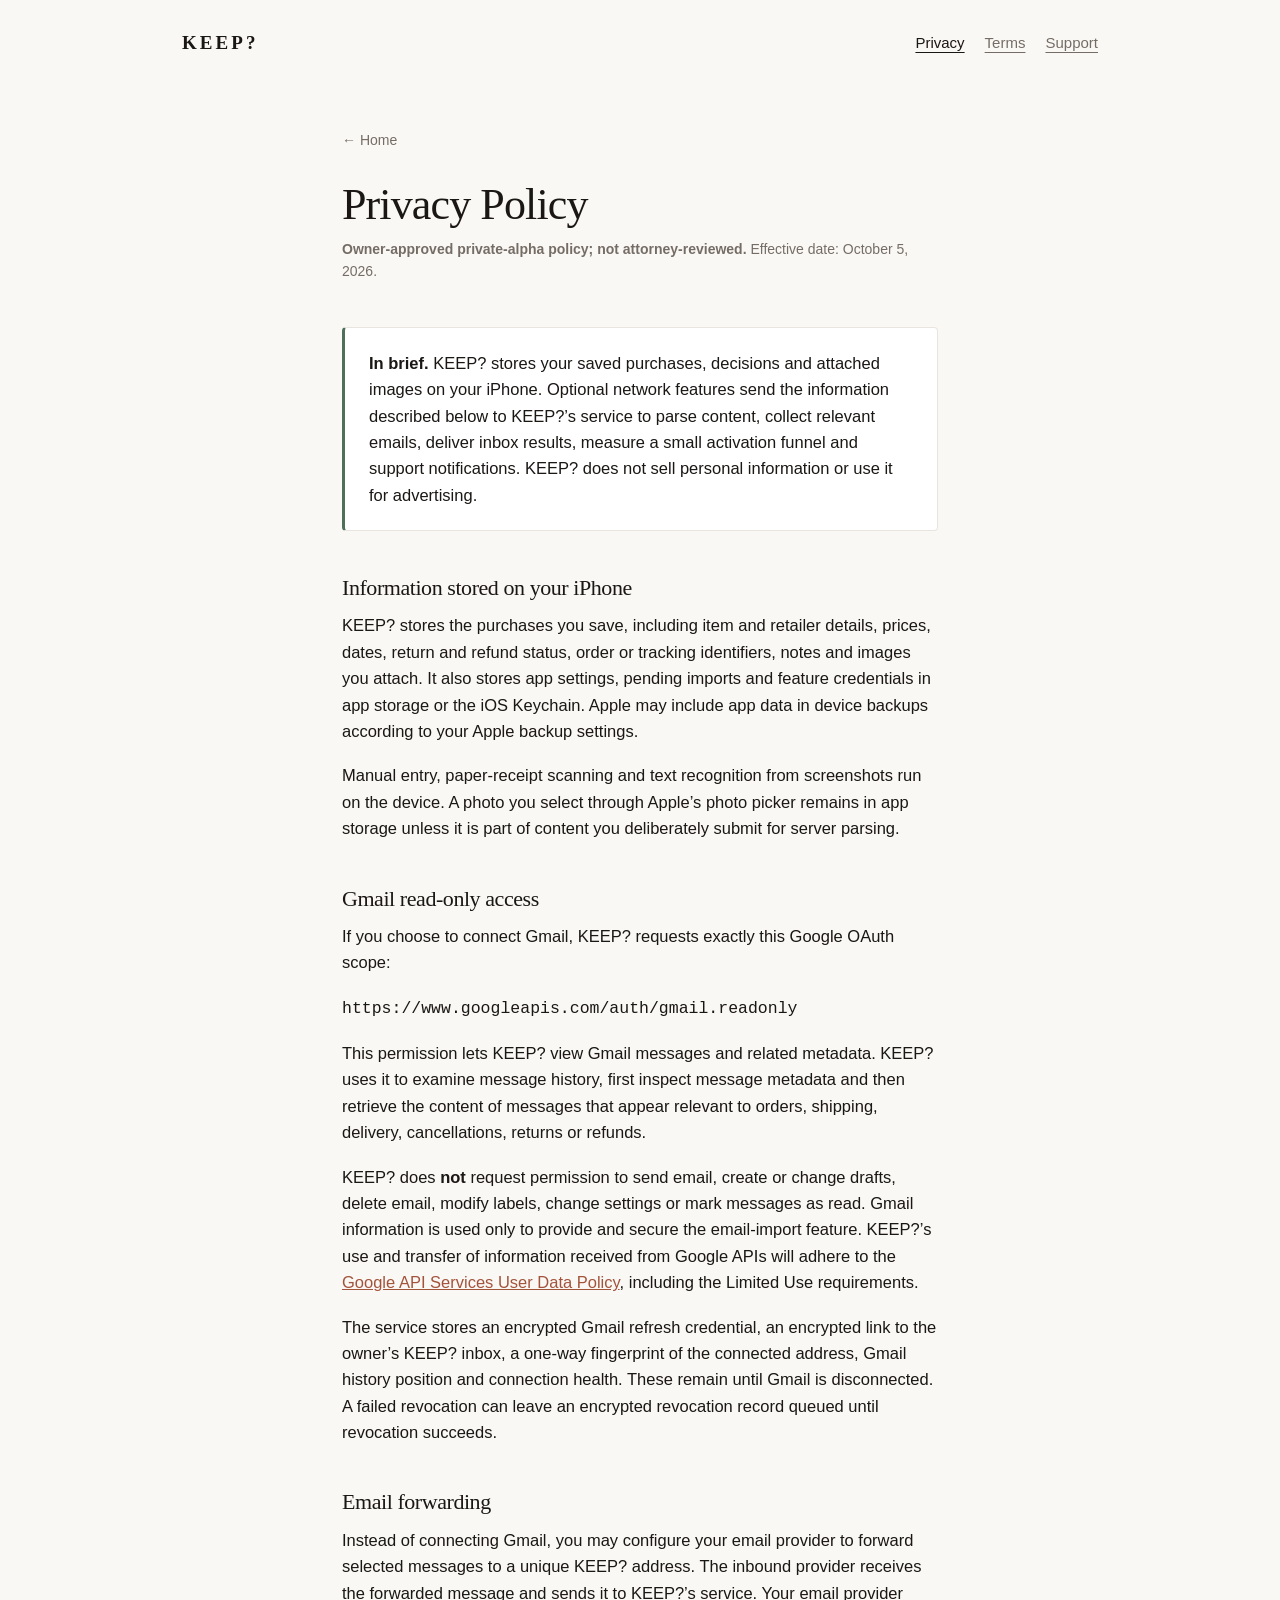
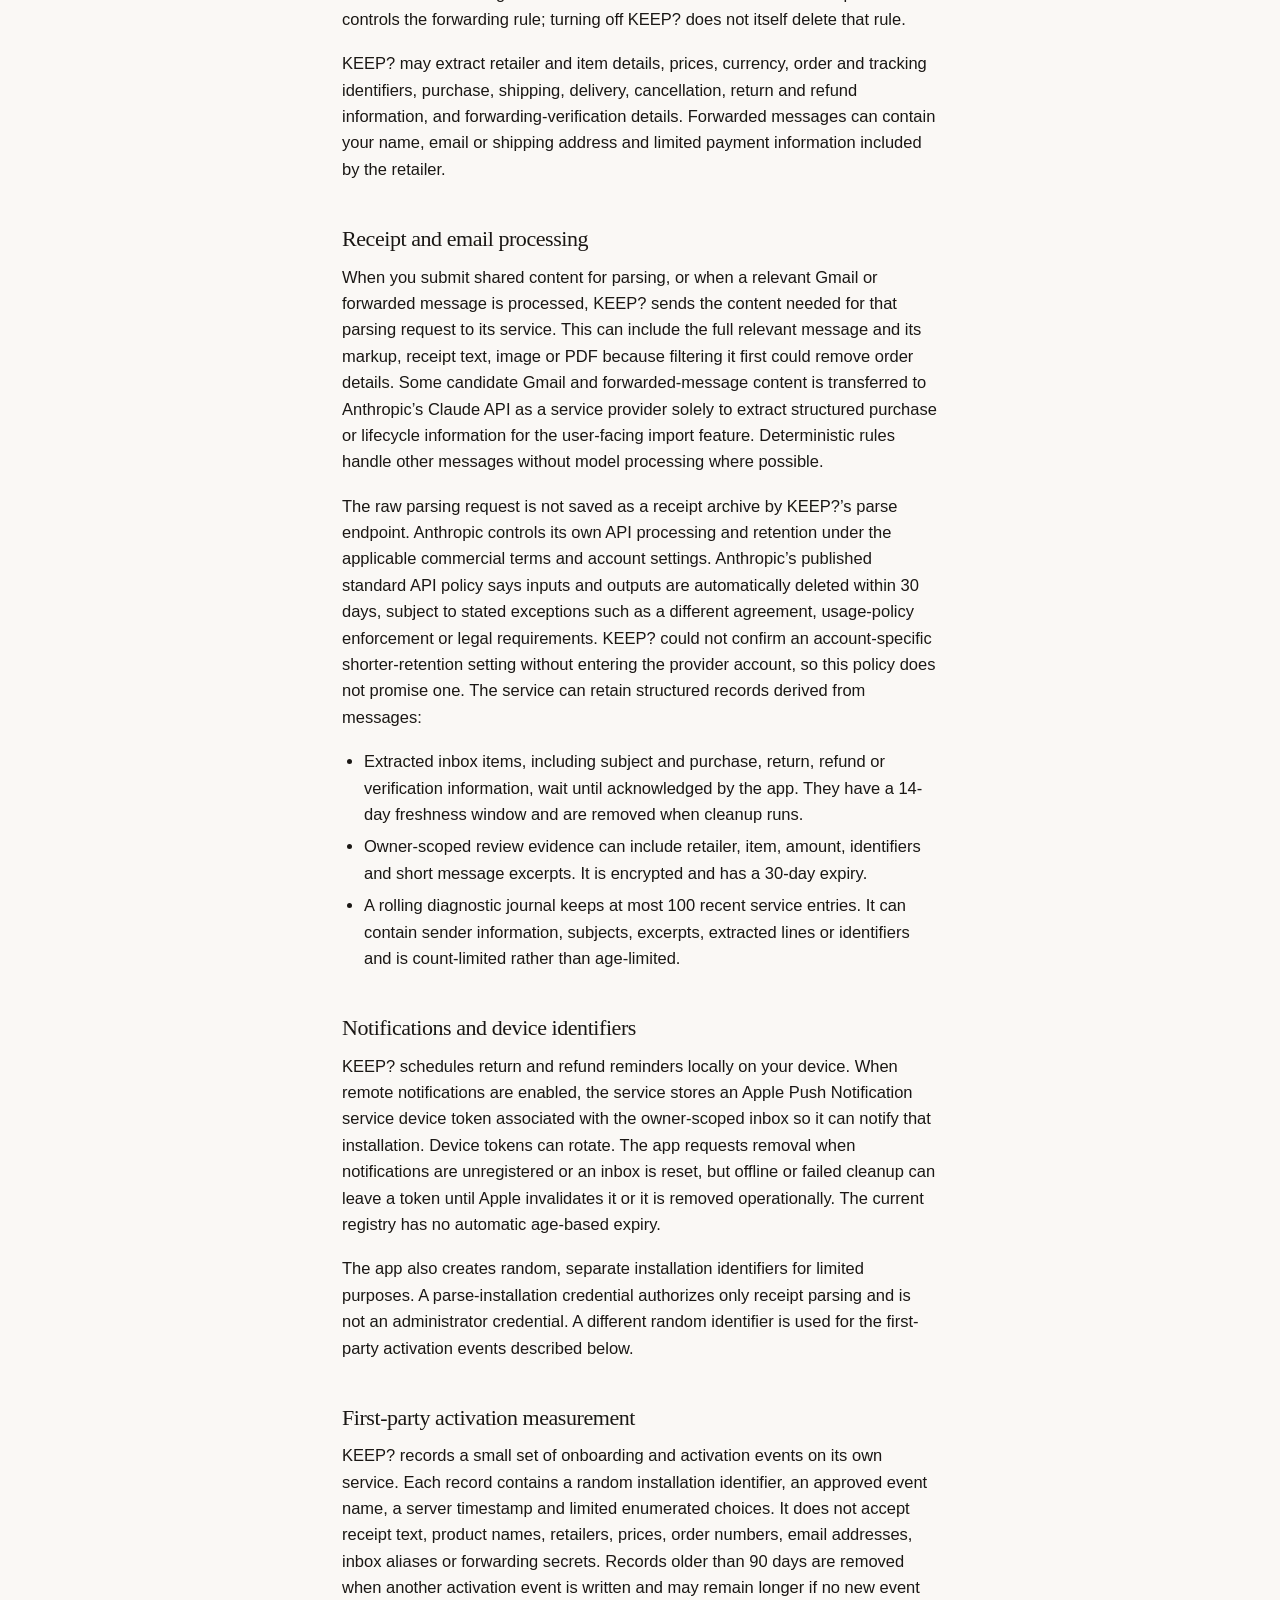
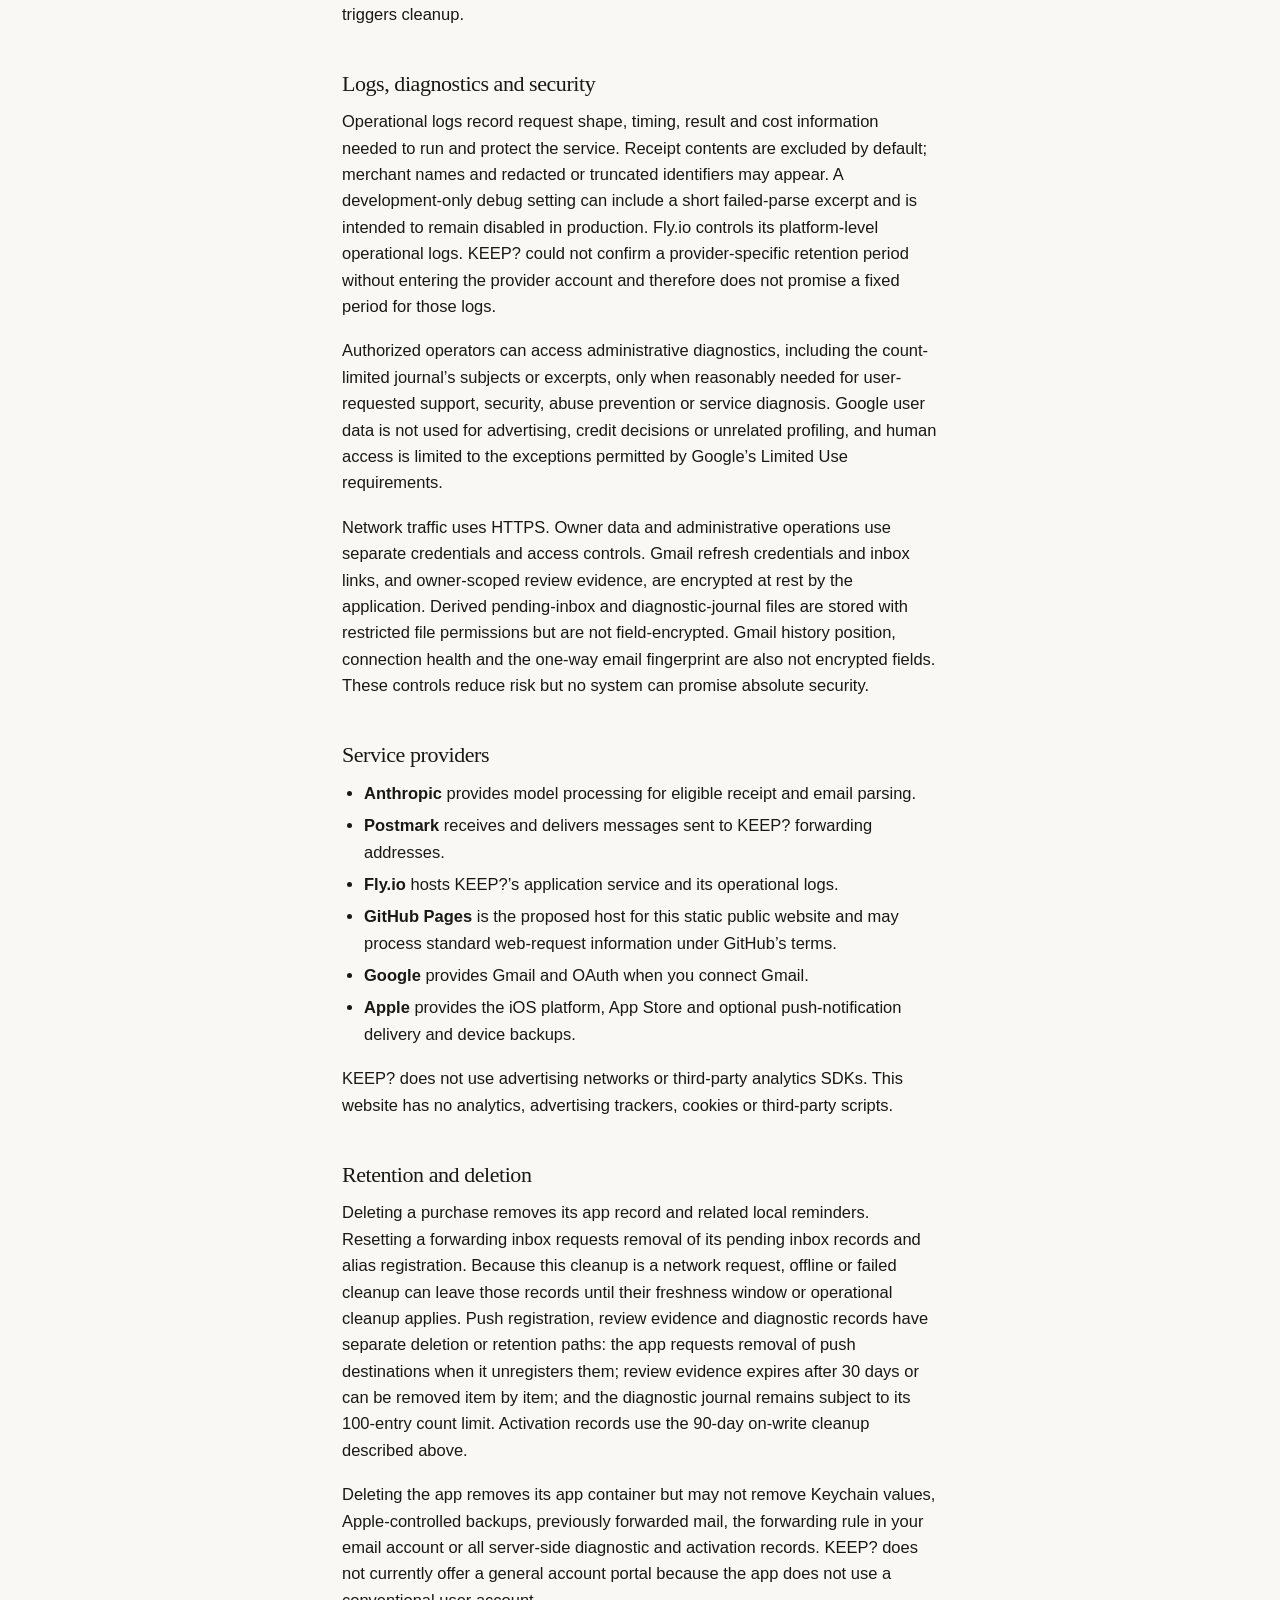
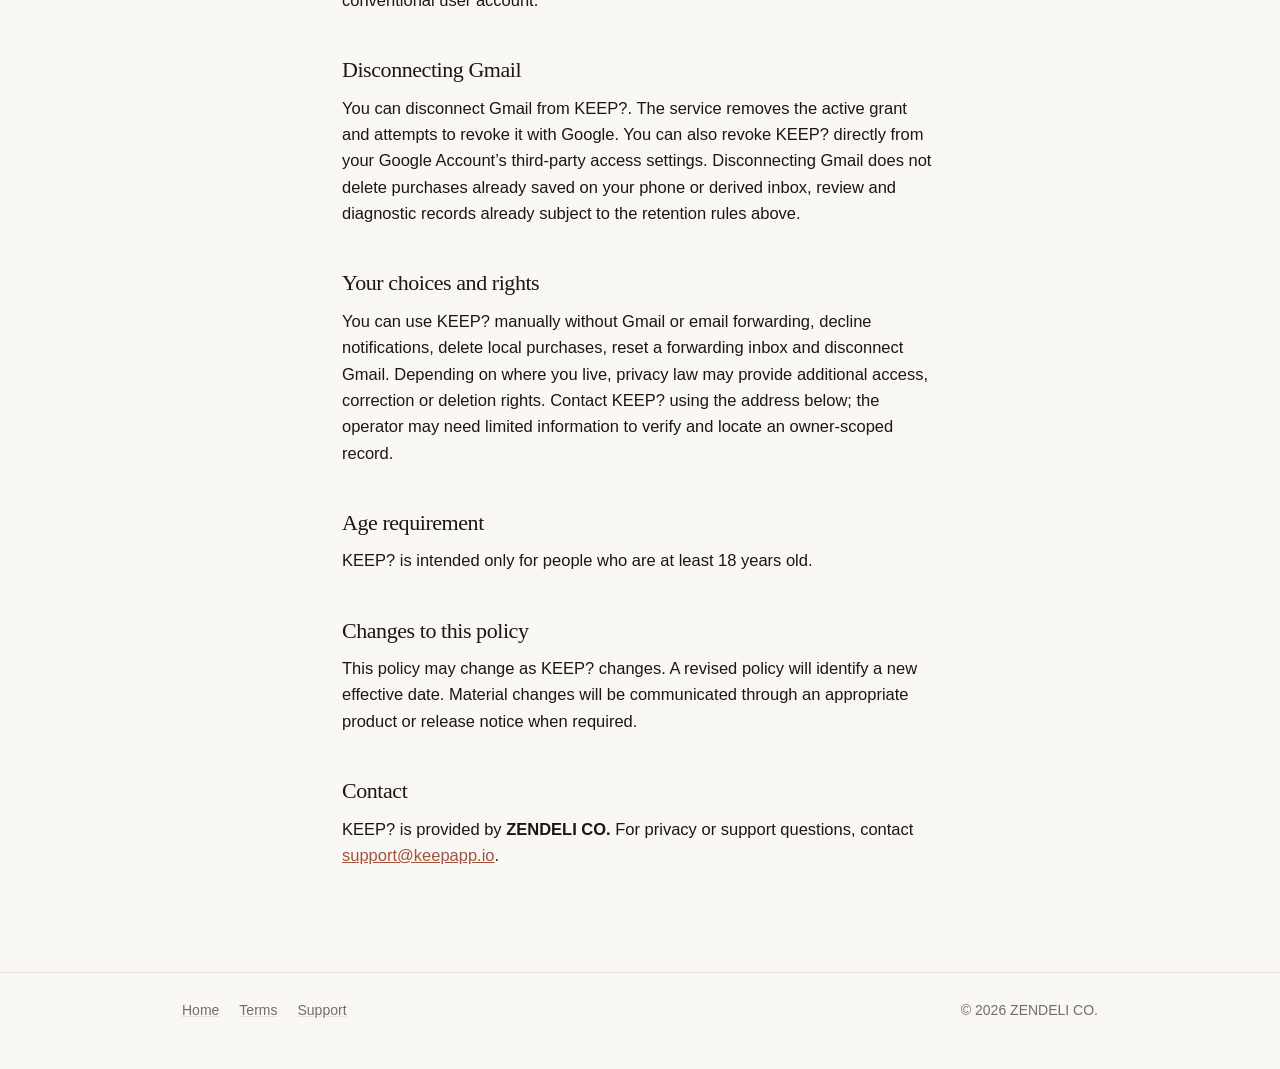
==== privacy/index.html @ c9ca769d "Publish KEEP? private-alpha website" ====
<!doctype html>
<html lang="en">
<head>
  <meta charset="utf-8">
  <meta name="viewport" content="width=device-width, initial-scale=1">
  <title>Privacy Policy — KEEP?</title>
  <meta name="description" content="How KEEP? handles purchase, receipt, email, notification and diagnostic information.">
  <link rel="canonical" href="https://keepapp.io/privacy/">
  <meta name="theme-color" content="#FAF8F5" media="(prefers-color-scheme: light)">
  <meta name="theme-color" content="#121110" media="(prefers-color-scheme: dark)">
  <link rel="icon" href="../assets/icon.png"><link rel="stylesheet" href="../assets/keep.css">
</head>
<body>
<a class="skip-link" href="#main">Skip to content</a>
<header class="site-head"><div class="wrap nav-row"><a class="wordmark" href="../" aria-label="KEEP? home">KEEP?</a><nav aria-label="Primary"><a aria-current="page" href="./">Privacy</a><a href="../terms/">Terms</a><a href="../support/">Support</a></nav></div></header>
<main class="doc" id="main"><div class="wrap narrow">
  <a class="back" href="../">&larr; Home</a><h1>Privacy Policy</h1>
  <p class="updated"><strong>Owner-approved private-alpha policy; not attorney-reviewed.</strong> Effective date: October 5, 2026.</p>
  <div class="summary"><p><strong>In brief.</strong> KEEP? stores your saved purchases, decisions and attached images on your iPhone. Optional network features send the information described below to KEEP?&rsquo;s service to parse content, collect relevant emails, deliver inbox results, measure a small activation funnel and support notifications. KEEP? does not sell personal information or use it for advertising.</p></div>

  <h2>Information stored on your iPhone</h2>
  <p>KEEP? stores the purchases you save, including item and retailer details, prices, dates, return and refund status, order or tracking identifiers, notes and images you attach. It also stores app settings, pending imports and feature credentials in app storage or the iOS Keychain. Apple may include app data in device backups according to your Apple backup settings.</p>
  <p>Manual entry, paper-receipt scanning and text recognition from screenshots run on the device. A photo you select through Apple&rsquo;s photo picker remains in app storage unless it is part of content you deliberately submit for server parsing.</p>

  <h2 id="gmail">Gmail read-only access</h2>
  <p>If you choose to connect Gmail, KEEP? requests exactly this Google OAuth scope:</p>
  <p><code>https://www.googleapis.com/auth/gmail.readonly</code></p>
  <p>This permission lets KEEP? view Gmail messages and related metadata. KEEP? uses it to examine message history, first inspect message metadata and then retrieve the content of messages that appear relevant to orders, shipping, delivery, cancellations, returns or refunds.</p>
  <p>KEEP? does <strong>not</strong> request permission to send email, create or change drafts, delete email, modify labels, change settings or mark messages as read. Gmail information is used only to provide and secure the email-import feature. KEEP?&rsquo;s use and transfer of information received from Google APIs will adhere to the <a href="https://developers.google.com/terms/api-services-user-data-policy">Google API Services User Data Policy</a>, including the Limited Use requirements.</p>
  <p>The service stores an encrypted Gmail refresh credential, an encrypted link to the owner&rsquo;s KEEP? inbox, a one-way fingerprint of the connected address, Gmail history position and connection health. These remain until Gmail is disconnected. A failed revocation can leave an encrypted revocation record queued until revocation succeeds.</p>

  <h2>Email forwarding</h2>
  <p>Instead of connecting Gmail, you may configure your email provider to forward selected messages to a unique KEEP? address. The inbound provider receives the forwarded message and sends it to KEEP?&rsquo;s service. Your email provider controls the forwarding rule; turning off KEEP? does not itself delete that rule.</p>
  <p>KEEP? may extract retailer and item details, prices, currency, order and tracking identifiers, purchase, shipping, delivery, cancellation, return and refund information, and forwarding-verification details. Forwarded messages can contain your name, email or shipping address and limited payment information included by the retailer.</p>

  <h2>Receipt and email processing</h2>
  <p>When you submit shared content for parsing, or when a relevant Gmail or forwarded message is processed, KEEP? sends the content needed for that parsing request to its service. This can include the full relevant message and its markup, receipt text, image or PDF because filtering it first could remove order details. Some candidate Gmail and forwarded-message content is transferred to Anthropic&rsquo;s Claude API as a service provider solely to extract structured purchase or lifecycle information for the user-facing import feature. Deterministic rules handle other messages without model processing where possible.</p>
  <p>The raw parsing request is not saved as a receipt archive by KEEP?&rsquo;s parse endpoint. Anthropic controls its own API processing and retention under the applicable commercial terms and account settings. Anthropic&rsquo;s published standard API policy says inputs and outputs are automatically deleted within 30 days, subject to stated exceptions such as a different agreement, usage-policy enforcement or legal requirements. KEEP? could not confirm an account-specific shorter-retention setting without entering the provider account, so this policy does not promise one. The service can retain structured records derived from messages:</p>
  <ul>
    <li>Extracted inbox items, including subject and purchase, return, refund or verification information, wait until acknowledged by the app. They have a 14-day freshness window and are removed when cleanup runs.</li>
    <li>Owner-scoped review evidence can include retailer, item, amount, identifiers and short message excerpts. It is encrypted and has a 30-day expiry.</li>
    <li>A rolling diagnostic journal keeps at most 100 recent service entries. It can contain sender information, subjects, excerpts, extracted lines or identifiers and is count-limited rather than age-limited.</li>
  </ul>

  <h2>Notifications and device identifiers</h2>
  <p>KEEP? schedules return and refund reminders locally on your device. When remote notifications are enabled, the service stores an Apple Push Notification service device token associated with the owner-scoped inbox so it can notify that installation. Device tokens can rotate. The app requests removal when notifications are unregistered or an inbox is reset, but offline or failed cleanup can leave a token until Apple invalidates it or it is removed operationally. The current registry has no automatic age-based expiry.</p>
  <p>The app also creates random, separate installation identifiers for limited purposes. A parse-installation credential authorizes only receipt parsing and is not an administrator credential. A different random identifier is used for the first-party activation events described below.</p>

  <h2>First-party activation measurement</h2>
  <p>KEEP? records a small set of onboarding and activation events on its own service. Each record contains a random installation identifier, an approved event name, a server timestamp and limited enumerated choices. It does not accept receipt text, product names, retailers, prices, order numbers, email addresses, inbox aliases or forwarding secrets. Records older than 90 days are removed when another activation event is written and may remain longer if no new event triggers cleanup.</p>

  <h2>Logs, diagnostics and security</h2>
  <p>Operational logs record request shape, timing, result and cost information needed to run and protect the service. Receipt contents are excluded by default; merchant names and redacted or truncated identifiers may appear. A development-only debug setting can include a short failed-parse excerpt and is intended to remain disabled in production. Fly.io controls its platform-level operational logs. KEEP? could not confirm a provider-specific retention period without entering the provider account and therefore does not promise a fixed period for those logs.</p>
  <p>Authorized operators can access administrative diagnostics, including the count-limited journal&rsquo;s subjects or excerpts, only when reasonably needed for user-requested support, security, abuse prevention or service diagnosis. Google user data is not used for advertising, credit decisions or unrelated profiling, and human access is limited to the exceptions permitted by Google&rsquo;s Limited Use requirements.</p>
  <p>Network traffic uses HTTPS. Owner data and administrative operations use separate credentials and access controls. Gmail refresh credentials and inbox links, and owner-scoped review evidence, are encrypted at rest by the application. Derived pending-inbox and diagnostic-journal files are stored with restricted file permissions but are not field-encrypted. Gmail history position, connection health and the one-way email fingerprint are also not encrypted fields. These controls reduce risk but no system can promise absolute security.</p>

  <h2>Service providers</h2>
  <ul>
    <li><strong>Anthropic</strong> provides model processing for eligible receipt and email parsing.</li>
    <li><strong>Postmark</strong> receives and delivers messages sent to KEEP? forwarding addresses.</li>
    <li><strong>Fly.io</strong> hosts KEEP?&rsquo;s application service and its operational logs.</li>
    <li><strong>GitHub Pages</strong> is the proposed host for this static public website and may process standard web-request information under GitHub&rsquo;s terms.</li>
    <li><strong>Google</strong> provides Gmail and OAuth when you connect Gmail.</li>
    <li><strong>Apple</strong> provides the iOS platform, App Store and optional push-notification delivery and device backups.</li>
  </ul>
  <p>KEEP? does not use advertising networks or third-party analytics SDKs. This website has no analytics, advertising trackers, cookies or third-party scripts.</p>

  <h2>Retention and deletion</h2>
  <p>Deleting a purchase removes its app record and related local reminders. Resetting a forwarding inbox requests removal of its pending inbox records and alias registration. Because this cleanup is a network request, offline or failed cleanup can leave those records until their freshness window or operational cleanup applies. Push registration, review evidence and diagnostic records have separate deletion or retention paths: the app requests removal of push destinations when it unregisters them; review evidence expires after 30 days or can be removed item by item; and the diagnostic journal remains subject to its 100-entry count limit. Activation records use the 90-day on-write cleanup described above.</p>
  <p>Deleting the app removes its app container but may not remove Keychain values, Apple-controlled backups, previously forwarded mail, the forwarding rule in your email account or all server-side diagnostic and activation records. KEEP? does not currently offer a general account portal because the app does not use a conventional user account.</p>

  <h2>Disconnecting Gmail</h2>
  <p>You can disconnect Gmail from KEEP?. The service removes the active grant and attempts to revoke it with Google. You can also revoke KEEP? directly from your Google Account&rsquo;s third-party access settings. Disconnecting Gmail does not delete purchases already saved on your phone or derived inbox, review and diagnostic records already subject to the retention rules above.</p>

  <h2>Your choices and rights</h2>
  <p>You can use KEEP? manually without Gmail or email forwarding, decline notifications, delete local purchases, reset a forwarding inbox and disconnect Gmail. Depending on where you live, privacy law may provide additional access, correction or deletion rights. Contact KEEP? using the address below; the operator may need limited information to verify and locate an owner-scoped record.</p>

  <h2>Age requirement</h2><p>KEEP? is intended only for people who are at least 18 years old.</p>
  <h2>Changes to this policy</h2><p>This policy may change as KEEP? changes. A revised policy will identify a new effective date. Material changes will be communicated through an appropriate product or release notice when required.</p>
  <h2>Contact</h2><p>KEEP? is provided by <strong>ZENDELI CO.</strong> For privacy or support questions, contact <a href="mailto:support@keepapp.io">support@keepapp.io</a>.</p>
</div></main>
<footer class="site-foot"><div class="wrap foot-row"><a href="../">Home</a><a href="../terms/">Terms</a><a href="../support/">Support</a><span class="spacer"></span><span>&copy; 2026 ZENDELI CO.</span></div></footer>
</body>
</html>
---- assets/keep.css ----
/* KEEP? — site styles.
   Colors and type follow KEEP/Design/Theme.swift; the light web text tones are
   slightly darker to meet WCAG contrast. No web fonts: on iPhone this renders in the same SF
   and New York faces the app uses, and it costs zero requests. */

:root {
  --paper:      #FAF8F5;
  --surface:    #FFFFFF;
  --ink:        #1A1714;
  --ink-2:      #756D65;
  --hairline:   #E9E4DD;
  --clay:       #A3533B;
  --urgent:     #B33A28;
  --sage:       #4F6F5A;
  --clay-soft:   rgba(176, 95, 69, 0.12);
  --urgent-soft: rgba(179, 58, 40, 0.12);

  --display: ui-serif, "New York", Georgia, "Times New Roman", serif;
  --body: -apple-system, BlinkMacSystemFont, "Segoe UI", Roboto, "Helvetica Neue", Arial, sans-serif;

  --gap: clamp(64px, 9vw, 104px);
  --pad: clamp(22px, 5vw, 32px);
}

@media (prefers-color-scheme: dark) {
  :root {
    --paper:    #121110;
    --surface:  #1E1C1A;
    --ink:      #F5F2EE;
    --ink-2:    #9A918A;
    --hairline: #2E2B28;
    --clay:     #D1836A;
    --urgent:   #E07A64;
    --sage:     #7FA98C;
    --clay-soft:   rgba(209, 131, 106, 0.16);
    --urgent-soft: rgba(224, 122, 100, 0.16);
  }
}

* { box-sizing: border-box; }

html { -webkit-text-size-adjust: 100%; scroll-behavior: smooth; }

body {
  margin: 0;
  background: var(--paper);
  color: var(--ink);
  font-family: var(--body);
  font-size: 17px;
  line-height: 1.6;
  -webkit-font-smoothing: antialiased;
}

a { color: var(--clay); }

.skip-link {
  position: fixed;
  z-index: 10;
  top: 8px;
  left: 8px;
  transform: translateY(-160%);
  background: var(--ink);
  color: var(--paper);
  padding: 10px 14px;
  border-radius: 8px;
}

.skip-link:focus { transform: translateY(0); }

a:focus-visible,
.cta:focus-visible {
  outline: 2px solid var(--clay);
  outline-offset: 4px;
  border-radius: 4px;
}

.wrap {
  max-width: 980px;
  margin: 0 auto;
  padding: 0 var(--pad);
}

.narrow { max-width: 660px; }

/* Left-aligned narrow column, for use inside a full-width .wrap. */
.col { max-width: 660px; }

/* ---------- type ---------- */

h1, h2, h3 {
  font-family: var(--display);
  font-weight: 400;
  letter-spacing: -0.02em;
  text-wrap: balance;
  margin: 0;
}

h1 { font-size: clamp(38px, 6.4vw, 62px); line-height: 1.05; }
h2 { font-size: clamp(27px, 4vw, 38px); line-height: 1.15; }
h3 { font-size: 21px; line-height: 1.25; }

p { margin: 0 0 18px; }
p:last-child { margin-bottom: 0; }

.lede {
  font-size: clamp(18px, 2.3vw, 20px);
  color: var(--ink-2);
  max-width: 46ch;
}

.eyebrow {
  font-size: 12px;
  font-weight: 600;
  letter-spacing: 0.16em;
  text-transform: uppercase;
  color: var(--ink-2);
  margin: 0 0 20px;
}

/* ---------- header ---------- */

.site-head {
  padding: 28px 0;
}

.wordmark {
  font-family: var(--display);
  font-size: 19px;
  font-weight: 600;
  letter-spacing: 0.16em;
  color: var(--ink);
  text-decoration: none;
}

.nav-row { display: flex; align-items: center; gap: 24px; }
.nav-row nav { display: flex; flex-wrap: wrap; gap: 10px 20px; margin-left: auto; font-size: 15px; }
.nav-row nav a { color: var(--ink-2); text-underline-offset: 4px; }
.nav-row nav a:hover,
.nav-row nav a[aria-current="page"] { color: var(--ink); }

.availability {
  display: inline-block;
  color: var(--sage);
  background: var(--surface);
  border: 1px solid var(--hairline);
  border-radius: 999px;
  padding: 7px 12px;
  font-size: 14px;
}

/* ---------- call to action ---------- */

.cta {
  display: inline-block;
  background: var(--ink);
  color: var(--paper);
  font-size: 16px;
  font-weight: 600;
  letter-spacing: 0.02em;
  text-decoration: none;
  padding: 15px 30px;
  border-radius: 14px;
}

.cta:hover { opacity: 0.88; }

.cta-note {
  display: block;
  margin-top: 12px;
  font-size: 14px;
  color: var(--ink-2);
}

/* ---------- hero ---------- */

.hero {
  display: grid;
  grid-template-columns: minmax(0, 1fr) auto;
  gap: clamp(32px, 6vw, 72px);
  align-items: center;
  padding: clamp(24px, 5vw, 56px) 0 var(--gap);
}

.hero h1 { margin-bottom: 22px; }
.hero .lede { margin-bottom: 30px; }

/* ---------- sections ---------- */

section { padding-bottom: var(--gap); }

.pull {
  font-family: var(--display);
  font-size: clamp(24px, 3.6vw, 34px);
  line-height: 1.35;
  letter-spacing: -0.015em;
  max-width: 26ch;
  margin: 0;
}

.pull span { color: var(--ink-2); }

.steps {
  display: grid;
  grid-template-columns: repeat(auto-fit, minmax(210px, 1fr));
  gap: 2px;
  margin-top: 34px;
  border-top: 1px solid var(--hairline);
}

.step {
  padding: 26px 26px 26px 0;
  border-bottom: 1px solid var(--hairline);
}

.step .n {
  font-size: 12px;
  font-weight: 600;
  letter-spacing: 0.14em;
  color: var(--clay);
  display: block;
  margin-bottom: 14px;
}

.step h3 { margin-bottom: 8px; }
.step p { font-size: 15.5px; color: var(--ink-2); }

.split {
  display: grid;
  grid-template-columns: minmax(0, 1fr) auto;
  gap: clamp(32px, 6vw, 72px);
  align-items: center;
}

.section-head { margin-bottom: 20px; }

.fact-card {
  width: min(100%, 350px);
  padding: 22px;
  background: var(--surface);
  border: 1px solid var(--hairline);
  border-radius: 22px;
}

.fact-card p { padding-bottom: 16px; margin-bottom: 16px; border-bottom: 1px solid var(--hairline); }
.fact-card p:last-child { padding-bottom: 0; border-bottom: 0; }
.fact-card strong, .fact-card span { display: block; }
.fact-card span { color: var(--ink-2); font-size: 14px; margin-top: 3px; }

/* ---------- closing ---------- */

.close {
  border-top: 1px solid var(--hairline);
  padding-top: var(--gap);
  text-align: center;
}

.close h2 { margin-bottom: 26px; }
.close p { max-width: 62ch; margin-inline: auto; color: var(--ink-2); }

/* ---------- footer ---------- */

.site-foot {
  border-top: 1px solid var(--hairline);
  padding: 26px 0 48px;
  font-size: 14px;
  color: var(--ink-2);
}

.foot-row {
  display: flex;
  flex-wrap: wrap;
  gap: 8px 20px;
  align-items: center;
}

.site-foot a { color: var(--ink-2); text-decoration-color: var(--hairline); }
.site-foot a:hover { color: var(--clay); }
.foot-row .spacer { flex: 1; }

/* ---------- device mock ----------
   A rendering of the real home screen, built from the same tokens as the app.
   Replace with a real screenshot when you have one — see docs/README.md. */

.device {
  width: 264px;
  flex: none;
  border: 9px solid #1A1714;
  border-radius: 46px;
  background: var(--paper);
  padding: 18px 15px 22px;
  box-shadow: 0 26px 60px rgba(26, 23, 20, 0.16);
  overflow: hidden;
  user-select: none;
}

@media (prefers-color-scheme: dark) {
  .device {
    border-color: #3A3633;
    box-shadow: 0 26px 60px rgba(0, 0, 0, 0.5);
  }
}

.device .mark {
  font-family: var(--display);
  font-size: 13px;
  font-weight: 600;
  letter-spacing: 0.16em;
  margin: 0 0 26px;
}

.device .amount {
  font-family: var(--display);
  font-size: 52px;
  line-height: 1;
  letter-spacing: -0.02em;
  margin: 0;
}

.device .returnable {
  font-family: var(--display);
  font-size: 19px;
  color: var(--ink-2);
  margin: 2px 0 0;
}

.device .count {
  font-size: 11px;
  color: var(--ink-2);
  margin: 10px 0 26px;
}

.device .label {
  font-size: 9.5px;
  font-weight: 600;
  letter-spacing: 0.16em;
  color: var(--ink-2);
  margin: 0 0 10px;
}

.device .row {
  display: flex;
  align-items: center;
  gap: 10px;
  background: var(--surface);
  border: 1px solid var(--hairline);
  border-radius: 15px;
  padding: 12px;
  margin-bottom: 9px;
}

.device .swatch {
  width: 36px;
  height: 36px;
  border-radius: 8px;
  background: var(--hairline);
  flex: none;
}

.device .item { flex: 1; min-width: 0; }

.device .item b {
  display: block;
  font-family: var(--display);
  font-size: 15px;
  font-weight: 400;
  letter-spacing: -0.01em;
  white-space: nowrap;
  overflow: hidden;
  text-overflow: ellipsis;
}

.device .item span {
  font-size: 10.5px;
  color: var(--ink-2);
}

.device .pill {
  font-size: 9.5px;
  font-weight: 500;
  padding: 4px 8px;
  border-radius: 999px;
  flex: none;
  color: var(--clay);
  background: var(--clay-soft);
}

.device .pill.soon {
  color: var(--urgent);
  background: var(--urgent-soft);
}

.device .btn {
  margin-top: 20px;
  background: var(--ink);
  color: var(--paper);
  text-align: center;
  font-size: 12px;
  font-weight: 600;
  padding: 12px;
  border-radius: 12px;
}

/* ---------- lock screen notification mock ---------- */

.lock {
  width: 300px;
  flex: none;
  background: var(--surface);
  border: 1px solid var(--hairline);
  border-radius: 20px;
  padding: 14px 16px;
  box-shadow: 0 14px 40px rgba(26, 23, 20, 0.10);
}

@media (prefers-color-scheme: dark) {
  .lock { box-shadow: 0 14px 40px rgba(0, 0, 0, 0.45); }
}

.lock .top {
  display: flex;
  align-items: center;
  gap: 9px;
  margin-bottom: 8px;
}

.lock img {
  width: 20px;
  height: 20px;
  border-radius: 5px;
  display: block;
}

.lock .app {
  font-size: 11px;
  font-weight: 600;
  letter-spacing: 0.06em;
  text-transform: uppercase;
  color: var(--ink-2);
  flex: 1;
}

.lock .when { font-size: 11px; color: var(--ink-2); }
.lock .title { font-size: 15px; font-weight: 600; margin: 0 0 2px; }
.lock .msg { font-size: 14px; color: var(--ink-2); margin: 0; }

/* ---------- document pages (privacy, support) ---------- */

.doc { padding: clamp(16px, 4vw, 40px) 0 var(--gap); }
.doc h1 { font-size: clamp(32px, 5vw, 44px); margin-bottom: 10px; }

.doc .updated {
  font-size: 14px;
  color: var(--ink-2);
  margin: 0 0 44px;
}

.doc h2 {
  font-size: 22px;
  margin: 44px 0 12px;
}

.doc p, .doc li { font-size: 16.5px; }
.doc code { overflow-wrap: anywhere; }
.doc ul { padding-left: 22px; margin: 0 0 18px; }
.doc li { margin-bottom: 6px; }

.doc .summary {
  background: var(--surface);
  border: 1px solid var(--hairline);
  border-left: 3px solid var(--sage);
  border-radius: 4px;
  padding: 22px 24px;
  margin-bottom: 8px;
}

.back {
  display: inline-block;
  font-size: 14px;
  color: var(--ink-2);
  text-decoration: none;
  margin-bottom: 30px;
}

.back:hover { color: var(--clay); }

/* ---------- responsive ---------- */

@media (max-width: 760px) {
  .hero,
  .split {
    grid-template-columns: 1fr;
    justify-items: start;
  }

  .hero { padding-top: 8px; }

  .device, .lock { margin-top: 8px; }

  .step { padding-right: 0; }
  .nav-row { align-items: flex-start; }
  .nav-row nav { gap: 8px 14px; }
}

@media (prefers-reduced-motion: reduce) {
  html { scroll-behavior: auto; }
  * { transition: none !important; animation: none !important; }
}
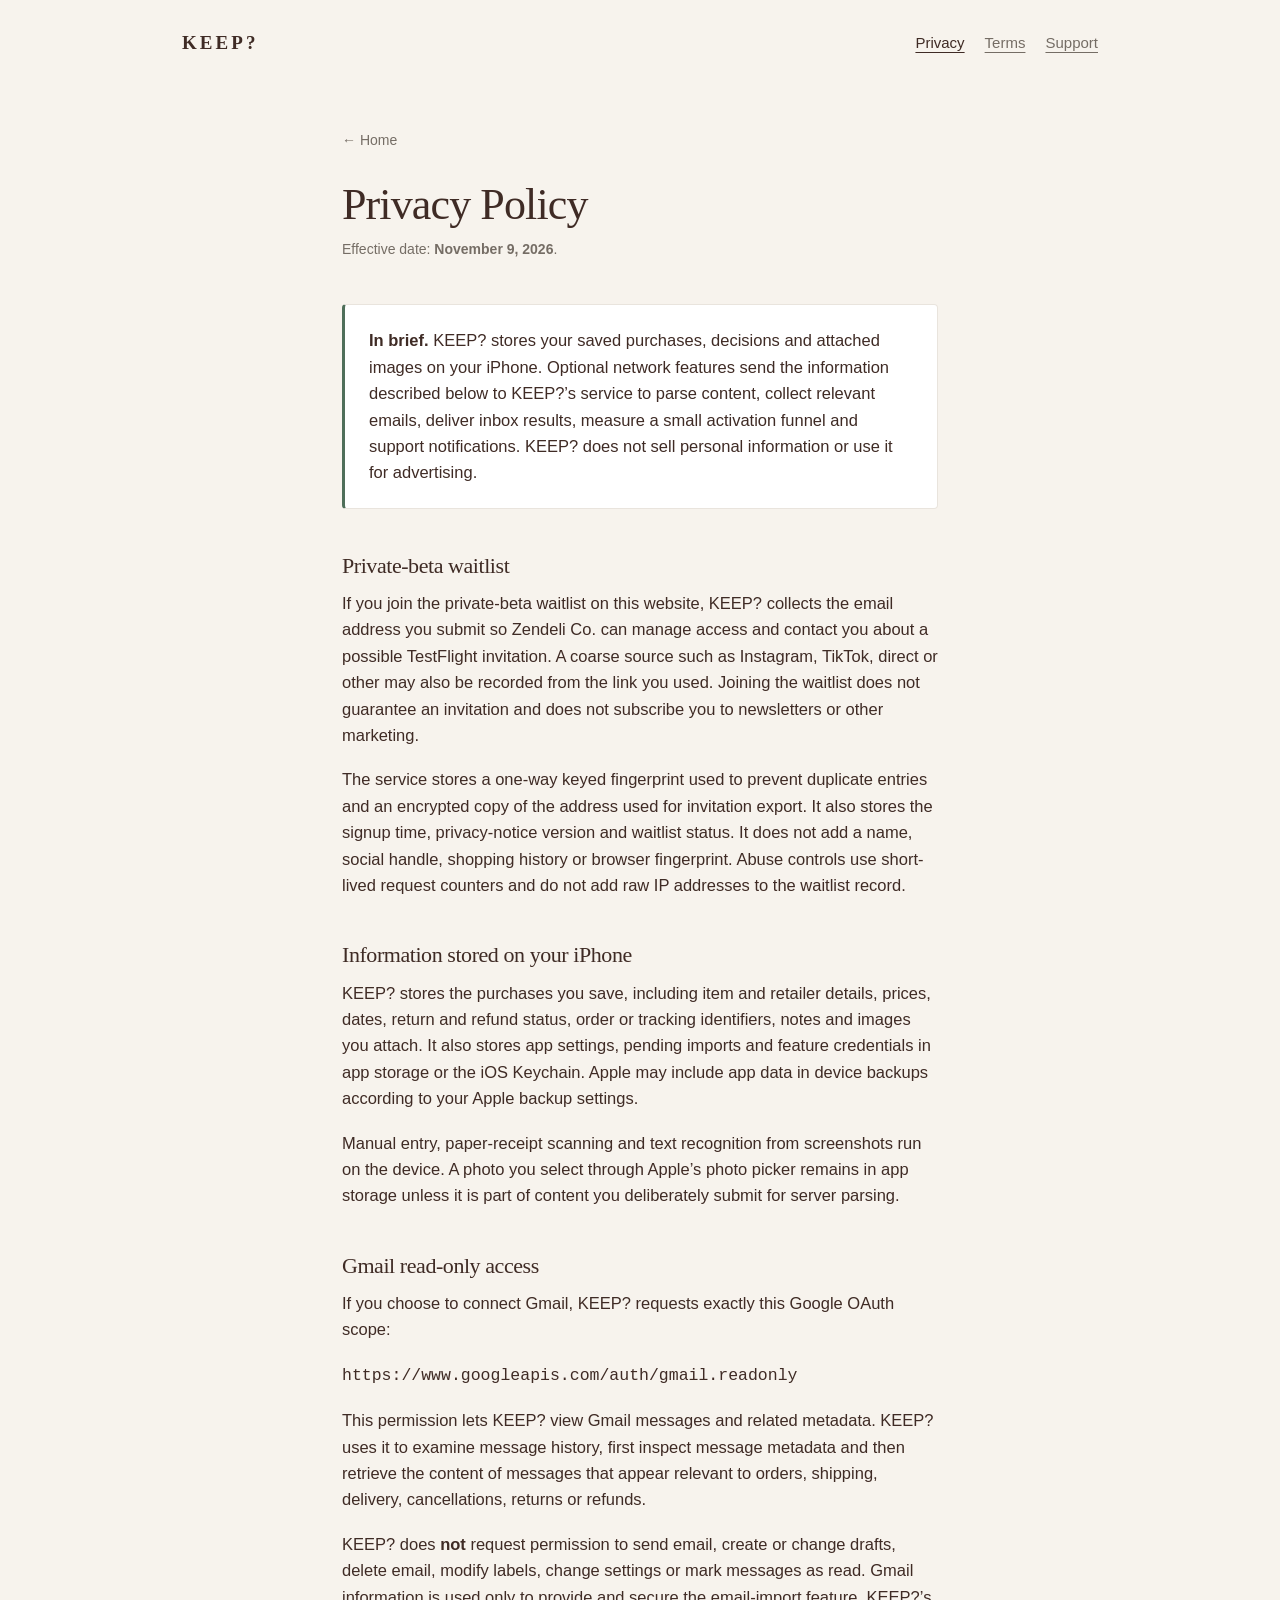
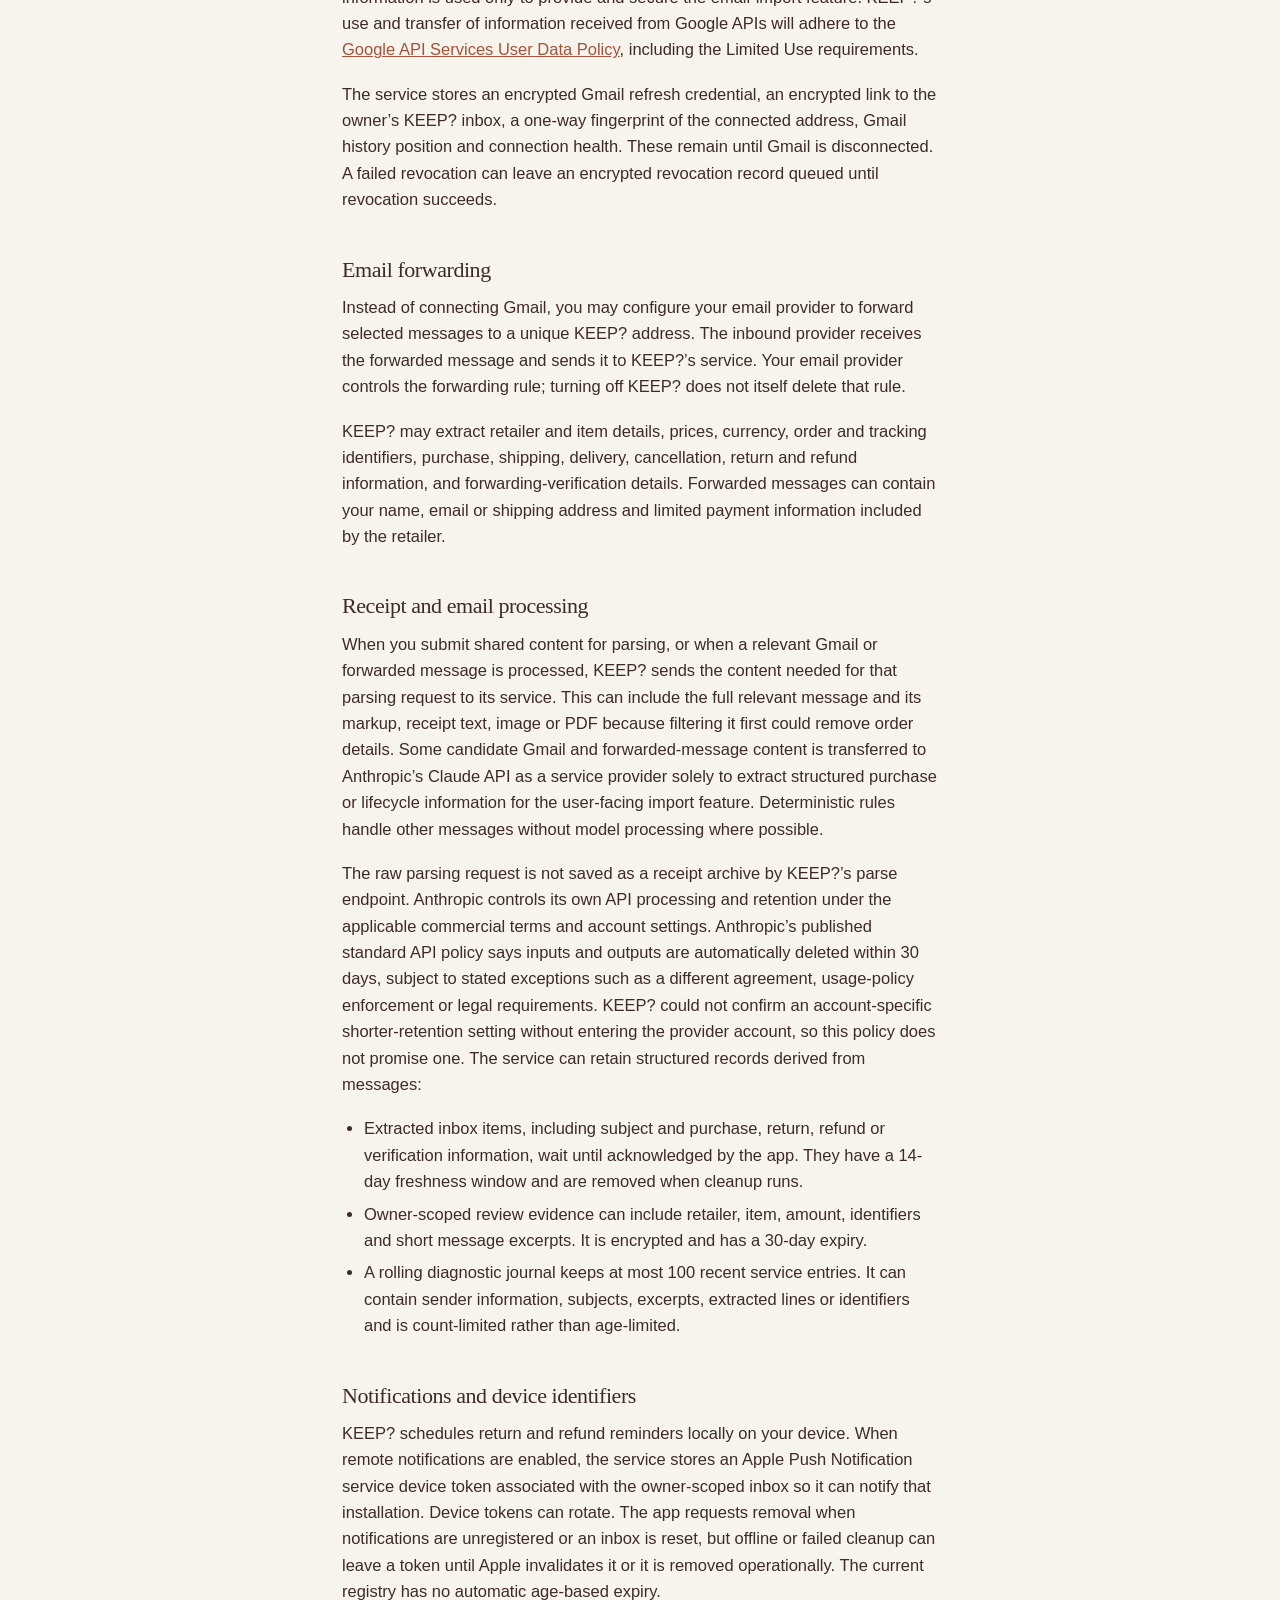
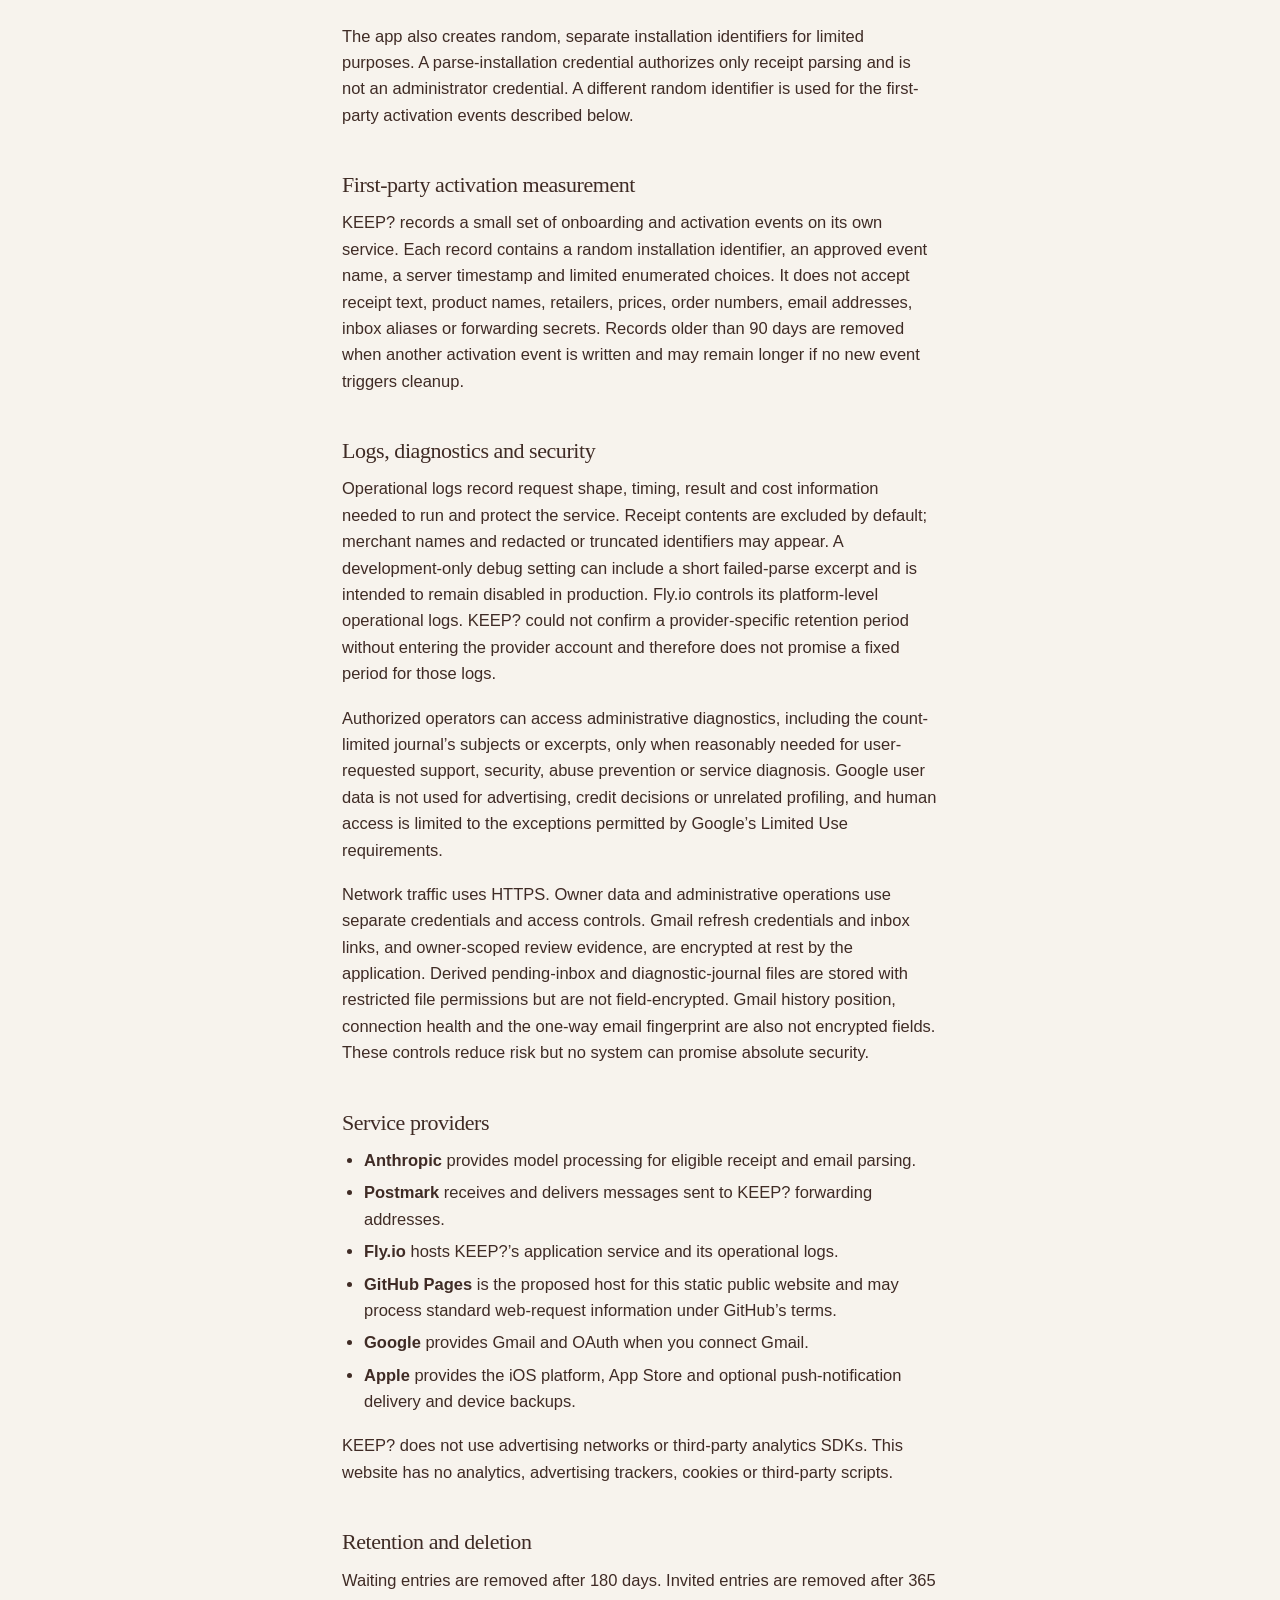
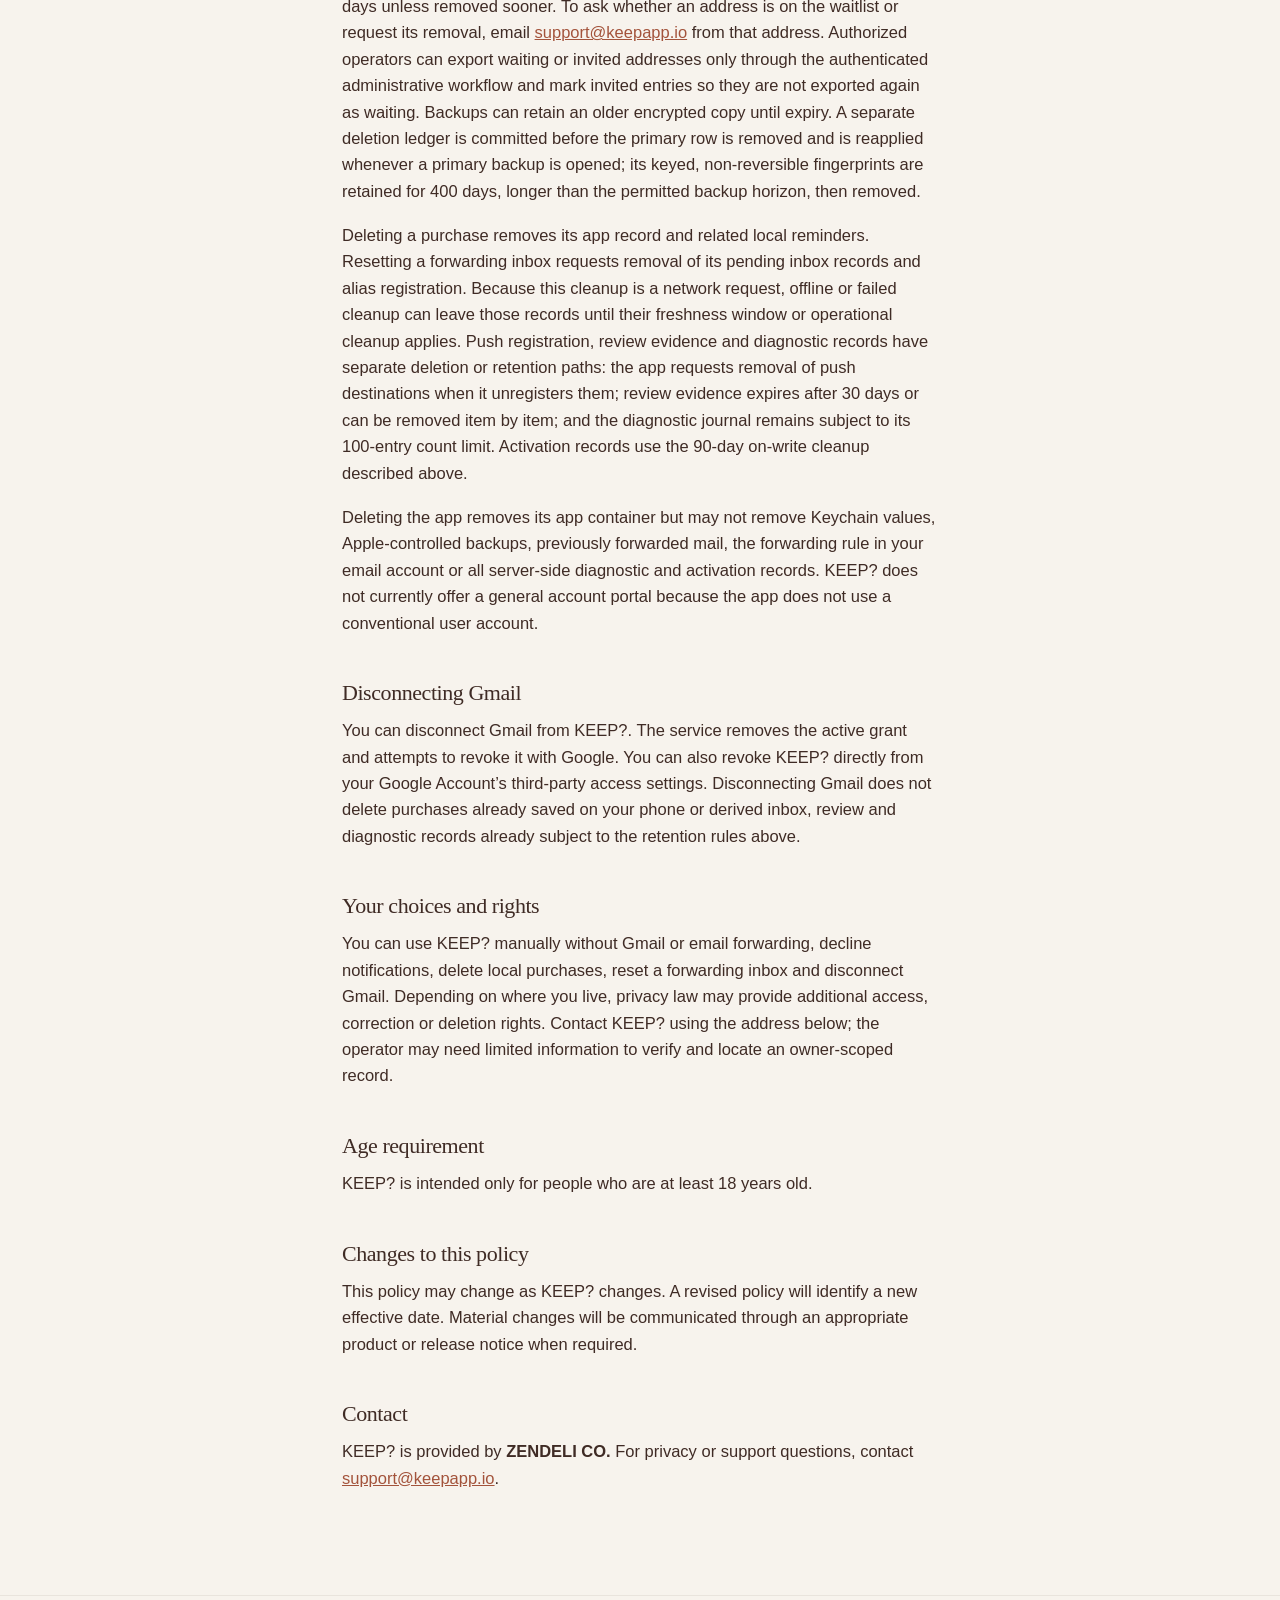
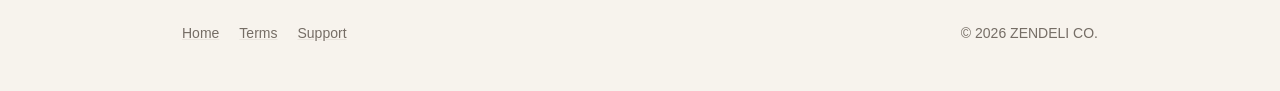
==== commit add6d236: "Publish refreshed KEEP website and waitlist form" ====
--- a/privacy/index.html
+++ b/privacy/index.html
@@ -6,17 +6,22 @@
   <title>Privacy Policy — KEEP?</title>
   <meta name="description" content="How KEEP? handles purchase, receipt, email, notification and diagnostic information.">
   <link rel="canonical" href="https://keepapp.io/privacy/">
-  <meta name="theme-color" content="#FAF8F5" media="(prefers-color-scheme: light)">
+  <meta name="theme-color" content="#F7F3ED" media="(prefers-color-scheme: light)">
   <meta name="theme-color" content="#121110" media="(prefers-color-scheme: dark)">
-  <link rel="icon" href="../assets/icon.png"><link rel="stylesheet" href="../assets/keep.css">
+  <link rel="icon" type="image/png" sizes="32x32" href="../assets/favicon-32-v2.png"><link rel="apple-touch-icon" sizes="180x180" href="../assets/apple-touch-icon-v2.png"><link rel="manifest" href="../site.webmanifest"><link rel="stylesheet" href="../assets/keep.css">
 </head>
 <body>
 <a class="skip-link" href="#main">Skip to content</a>
 <header class="site-head"><div class="wrap nav-row"><a class="wordmark" href="../" aria-label="KEEP? home">KEEP?</a><nav aria-label="Primary"><a aria-current="page" href="./">Privacy</a><a href="../terms/">Terms</a><a href="../support/">Support</a></nav></div></header>
 <main class="doc" id="main"><div class="wrap narrow">
   <a class="back" href="../">&larr; Home</a><h1>Privacy Policy</h1>
-  <p class="updated"><strong>Owner-approved private-alpha policy; not attorney-reviewed.</strong> Effective date: October 5, 2026.</p>
+  <p class="updated">Effective date: <strong>November 9, 2026</strong>.</p>
   <div class="summary"><p><strong>In brief.</strong> KEEP? stores your saved purchases, decisions and attached images on your iPhone. Optional network features send the information described below to KEEP?&rsquo;s service to parse content, collect relevant emails, deliver inbox results, measure a small activation funnel and support notifications. KEEP? does not sell personal information or use it for advertising.</p></div>
+
+
+  <h2 id="beta-waitlist">Private-beta waitlist</h2>
+  <p>If you join the private-beta waitlist on this website, KEEP? collects the email address you submit so Zendeli Co. can manage access and contact you about a possible TestFlight invitation. A coarse source such as Instagram, TikTok, direct or other may also be recorded from the link you used. Joining the waitlist does not guarantee an invitation and does not subscribe you to newsletters or other marketing.</p>
+  <p>The service stores a one-way keyed fingerprint used to prevent duplicate entries and an encrypted copy of the address used for invitation export. It also stores the signup time, privacy-notice version and waitlist status. It does not add a name, social handle, shopping history or browser fingerprint. Abuse controls use short-lived request counters and do not add raw IP addresses to the waitlist record.</p>
 
   <h2>Information stored on your iPhone</h2>
   <p>KEEP? stores the purchases you save, including item and retailer details, prices, dates, return and refund status, order or tracking identifiers, notes and images you attach. It also stores app settings, pending imports and feature credentials in app storage or the iOS Keychain. Apple may include app data in device backups according to your Apple backup settings.</p>
@@ -66,6 +71,7 @@
   <p>KEEP? does not use advertising networks or third-party analytics SDKs. This website has no analytics, advertising trackers, cookies or third-party scripts.</p>
 
   <h2>Retention and deletion</h2>
+  <p>Waiting entries are removed after 180 days. Invited entries are removed after 365 days unless removed sooner. To ask whether an address is on the waitlist or request its removal, email <a href="mailto:support@keepapp.io">support@keepapp.io</a> from that address. Authorized operators can export waiting or invited addresses only through the authenticated administrative workflow and mark invited entries so they are not exported again as waiting. Backups can retain an older encrypted copy until expiry. A separate deletion ledger is committed before the primary row is removed and is reapplied whenever a primary backup is opened; its keyed, non-reversible fingerprints are retained for 400 days, longer than the permitted backup horizon, then removed.</p>
   <p>Deleting a purchase removes its app record and related local reminders. Resetting a forwarding inbox requests removal of its pending inbox records and alias registration. Because this cleanup is a network request, offline or failed cleanup can leave those records until their freshness window or operational cleanup applies. Push registration, review evidence and diagnostic records have separate deletion or retention paths: the app requests removal of push destinations when it unregisters them; review evidence expires after 30 days or can be removed item by item; and the diagnostic journal remains subject to its 100-entry count limit. Activation records use the 90-day on-write cleanup described above.</p>
   <p>Deleting the app removes its app container but may not remove Keychain values, Apple-controlled backups, previously forwarded mail, the forwarding rule in your email account or all server-side diagnostic and activation records. KEEP? does not currently offer a general account portal because the app does not use a conventional user account.</p>
 
--- a/assets/keep.css
+++ b/assets/keep.css
@@ -4,9 +4,9 @@
    and New York faces the app uses, and it costs zero requests. */
 
 :root {
-  --paper:      #FAF8F5;
+  --paper:      #F7F3ED;
   --surface:    #FFFFFF;
-  --ink:        #1A1714;
+  --ink:        #3F2B25;
   --ink-2:      #756D65;
   --hairline:   #E9E4DD;
   --clay:       #A3533B;
@@ -117,6 +117,12 @@
   margin: 0 0 20px;
 }
 
+.positioning {
+  font-family: var(--display);
+  font-size: clamp(20px, 2.6vw, 26px);
+  margin-bottom: 14px;
+}
+
 /* ---------- header ---------- */
 
 .site-head {
@@ -182,11 +188,78 @@
 }
 
 .hero h1 { margin-bottom: 22px; }
-.hero .lede { margin-bottom: 30px; }
+.hero .lede {
+  font-size: clamp(18px, 2vw, 19px);
+  line-height: 1.55;
+  max-width: 43ch;
+  margin-bottom: 30px;
+}
+
+/* ---------- private beta waitlist ---------- */
+
+.waitlist { max-width: 540px; }
+.waitlist > label { display: block; font-size: 14px; font-weight: 600; margin-bottom: 8px; }
+.waitlist-row { display: flex; gap: 10px; }
+.waitlist-row input {
+  min-width: 0;
+  flex: 1;
+  border: 1px solid var(--hairline);
+  border-radius: 14px;
+  background: var(--surface);
+  color: var(--ink);
+  font: inherit;
+  padding: 13px 15px;
+}
+.waitlist-row input:focus-visible { outline: 2px solid var(--clay); outline-offset: 2px; }
+.waitlist-row button {
+  border: 0;
+  border-radius: 14px;
+  background: var(--ink);
+  color: var(--paper);
+  cursor: pointer;
+  font: inherit;
+  font-weight: 600;
+  padding: 13px 20px;
+}
+.waitlist-row button:hover { opacity: 0.88; }
+.waitlist-row button:focus-visible { outline: 2px solid var(--clay); outline-offset: 3px; }
+.waitlist-row button:disabled { cursor: wait; opacity: 0.65; }
+.waitlist-note, .waitlist-status { color: var(--ink-2); font-size: 13px; line-height: 1.45; margin-top: 10px; }
+.waitlist-status:empty { display: none; }
+.waitlist-status.success { color: var(--sage); font-weight: 600; }
+.waitlist-status.error { color: var(--urgent); font-weight: 600; }
+.trap { position: absolute; left: -10000px; width: 1px; height: 1px; overflow: hidden; }
 
 /* ---------- sections ---------- */
 
 section { padding-bottom: var(--gap); }
+
+.showcase { padding-top: 8px; }
+.showcase-track {
+  display: grid;
+  grid-template-columns: repeat(5, minmax(0, 1fr));
+  gap: 18px;
+}
+.showcase-card { margin: 0; min-width: 0; }
+.showcase-card img {
+  display: block;
+  width: 100%;
+  height: auto;
+  border: 1px solid var(--hairline);
+  border-radius: 24px;
+  box-shadow: 0 16px 34px var(--shadow);
+}
+.showcase-card figcaption { padding-top: 16px; }
+.showcase-card strong {
+  display: block;
+  font-family: var(--display);
+  font-size: 18px;
+  font-weight: 400;
+  line-height: 1.25;
+  margin-bottom: 7px;
+}
+.showcase-card span { color: var(--ink-2); font-size: 14px; line-height: 1.5; }
+.showcase-track:focus-visible { outline: 2px solid var(--clay); outline-offset: 8px; }
 
 .pull {
   font-family: var(--display);
@@ -277,127 +350,23 @@
 .site-foot a:hover { color: var(--clay); }
 .foot-row .spacer { flex: 1; }
 
-/* ---------- device mock ----------
-   A rendering of the real home screen, built from the same tokens as the app.
-   Replace with a real screenshot when you have one — see docs/README.md. */
-
-.device {
+/* ---------- verified product capture ---------- */
+
+.shot {
   width: 264px;
+  height: auto;
   flex: none;
   border: 9px solid #1A1714;
   border-radius: 46px;
-  background: var(--paper);
-  padding: 18px 15px 22px;
   box-shadow: 0 26px 60px rgba(26, 23, 20, 0.16);
-  overflow: hidden;
-  user-select: none;
+  display: block;
 }
 
 @media (prefers-color-scheme: dark) {
-  .device {
+  .shot {
     border-color: #3A3633;
     box-shadow: 0 26px 60px rgba(0, 0, 0, 0.5);
   }
-}
-
-.device .mark {
-  font-family: var(--display);
-  font-size: 13px;
-  font-weight: 600;
-  letter-spacing: 0.16em;
-  margin: 0 0 26px;
-}
-
-.device .amount {
-  font-family: var(--display);
-  font-size: 52px;
-  line-height: 1;
-  letter-spacing: -0.02em;
-  margin: 0;
-}
-
-.device .returnable {
-  font-family: var(--display);
-  font-size: 19px;
-  color: var(--ink-2);
-  margin: 2px 0 0;
-}
-
-.device .count {
-  font-size: 11px;
-  color: var(--ink-2);
-  margin: 10px 0 26px;
-}
-
-.device .label {
-  font-size: 9.5px;
-  font-weight: 600;
-  letter-spacing: 0.16em;
-  color: var(--ink-2);
-  margin: 0 0 10px;
-}
-
-.device .row {
-  display: flex;
-  align-items: center;
-  gap: 10px;
-  background: var(--surface);
-  border: 1px solid var(--hairline);
-  border-radius: 15px;
-  padding: 12px;
-  margin-bottom: 9px;
-}
-
-.device .swatch {
-  width: 36px;
-  height: 36px;
-  border-radius: 8px;
-  background: var(--hairline);
-  flex: none;
-}
-
-.device .item { flex: 1; min-width: 0; }
-
-.device .item b {
-  display: block;
-  font-family: var(--display);
-  font-size: 15px;
-  font-weight: 400;
-  letter-spacing: -0.01em;
-  white-space: nowrap;
-  overflow: hidden;
-  text-overflow: ellipsis;
-}
-
-.device .item span {
-  font-size: 10.5px;
-  color: var(--ink-2);
-}
-
-.device .pill {
-  font-size: 9.5px;
-  font-weight: 500;
-  padding: 4px 8px;
-  border-radius: 999px;
-  flex: none;
-  color: var(--clay);
-  background: var(--clay-soft);
-}
-
-.device .pill.soon {
-  color: var(--urgent);
-  background: var(--urgent-soft);
-}
-
-.device .btn {
-  margin-top: 20px;
-  background: var(--ink);
-  color: var(--paper);
-  text-align: center;
-  font-size: 12px;
-  font-weight: 600;
-  padding: 12px;
-  border-radius: 12px;
 }
 
 /* ---------- lock screen notification mock ---------- */
@@ -494,11 +463,26 @@
 
   .hero { padding-top: 8px; }
 
-  .device, .lock { margin-top: 8px; }
+  .shot, .lock { margin-top: 8px; }
+
+  .showcase-track {
+    display: flex;
+    gap: 16px;
+    overflow-x: auto;
+    padding: 2px 22px 20px;
+    margin-inline: -22px;
+    scroll-padding-inline: 22px;
+    scroll-snap-type: x mandatory;
+    scrollbar-width: thin;
+  }
+  .showcase-card { flex: 0 0 min(76vw, 286px); scroll-snap-align: start; }
 
   .step { padding-right: 0; }
   .nav-row { align-items: flex-start; }
   .nav-row nav { gap: 8px 14px; }
+  .waitlist-row { align-items: stretch; flex-direction: column; }
+  .waitlist-row button { width: 100%; }
+  .waitlist-note { font-size: 14px; line-height: 1.5; }
 }
 
 @media (prefers-reduced-motion: reduce) {
